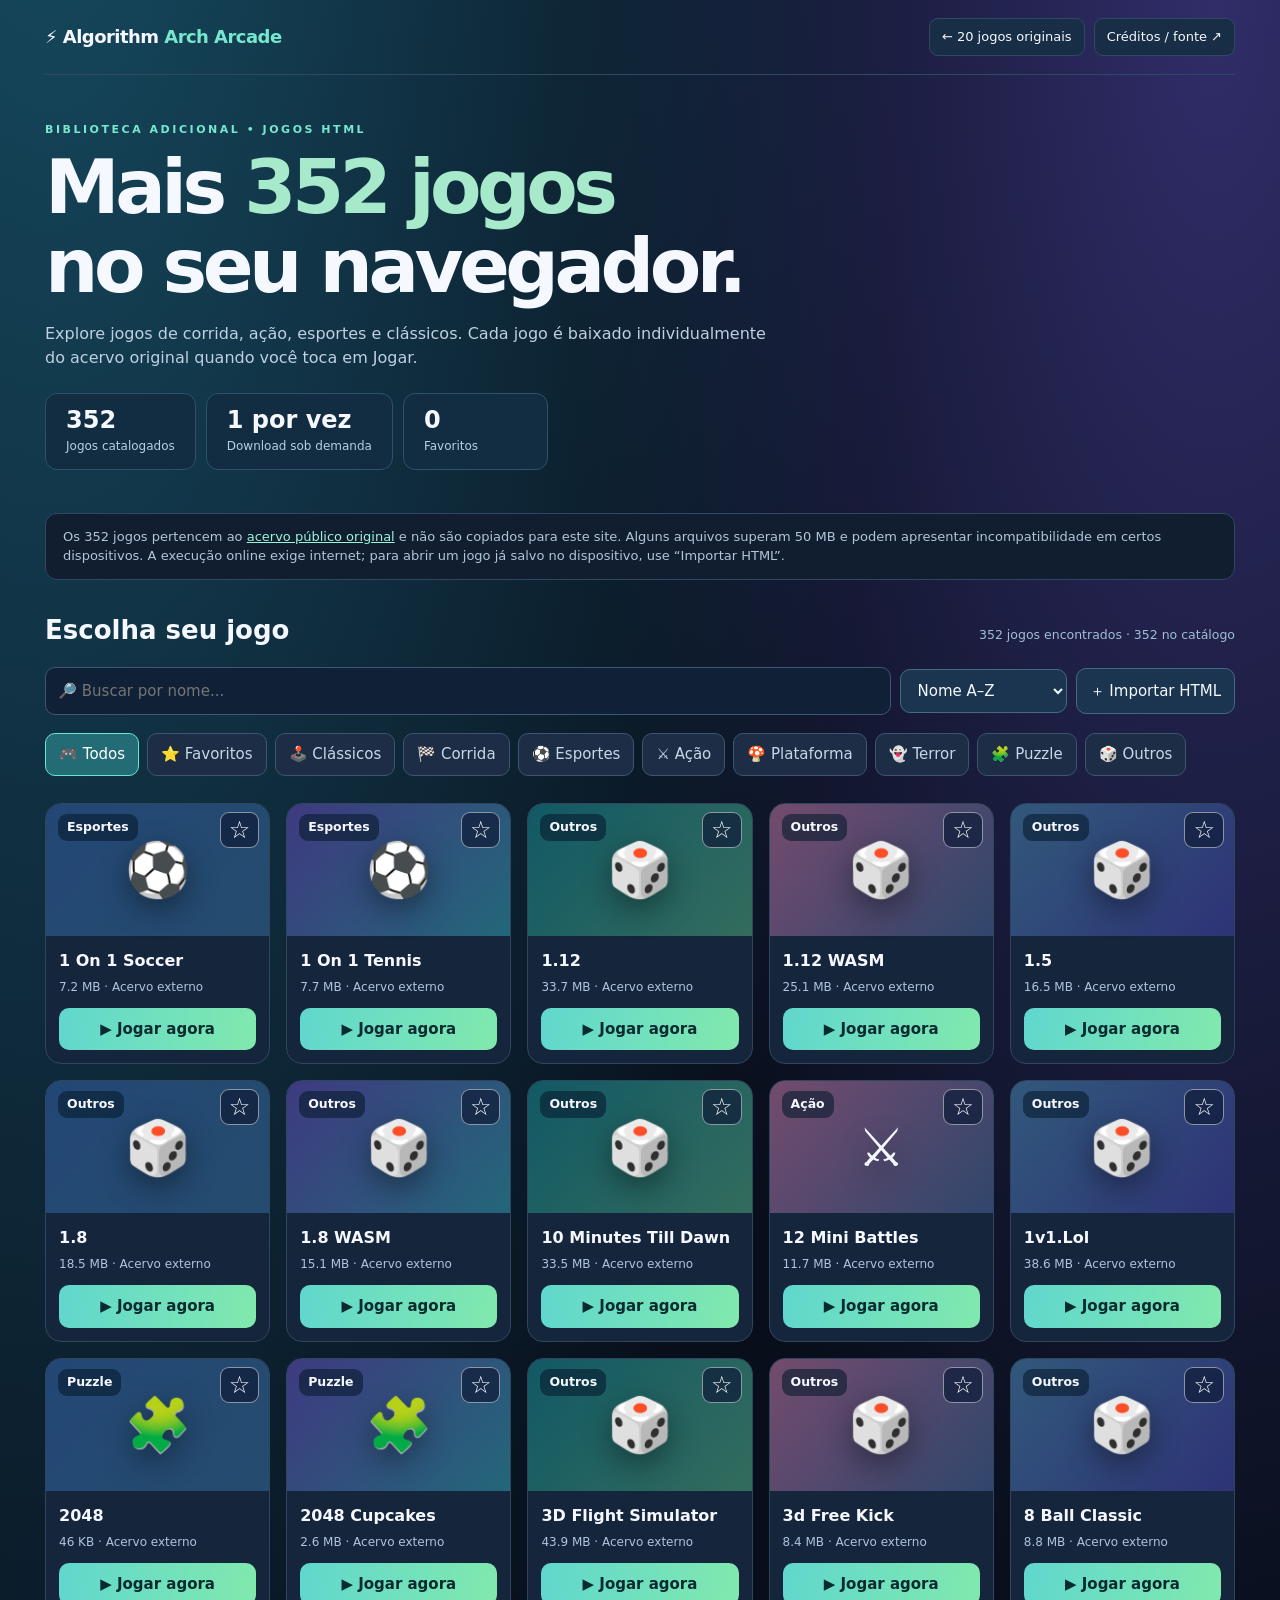
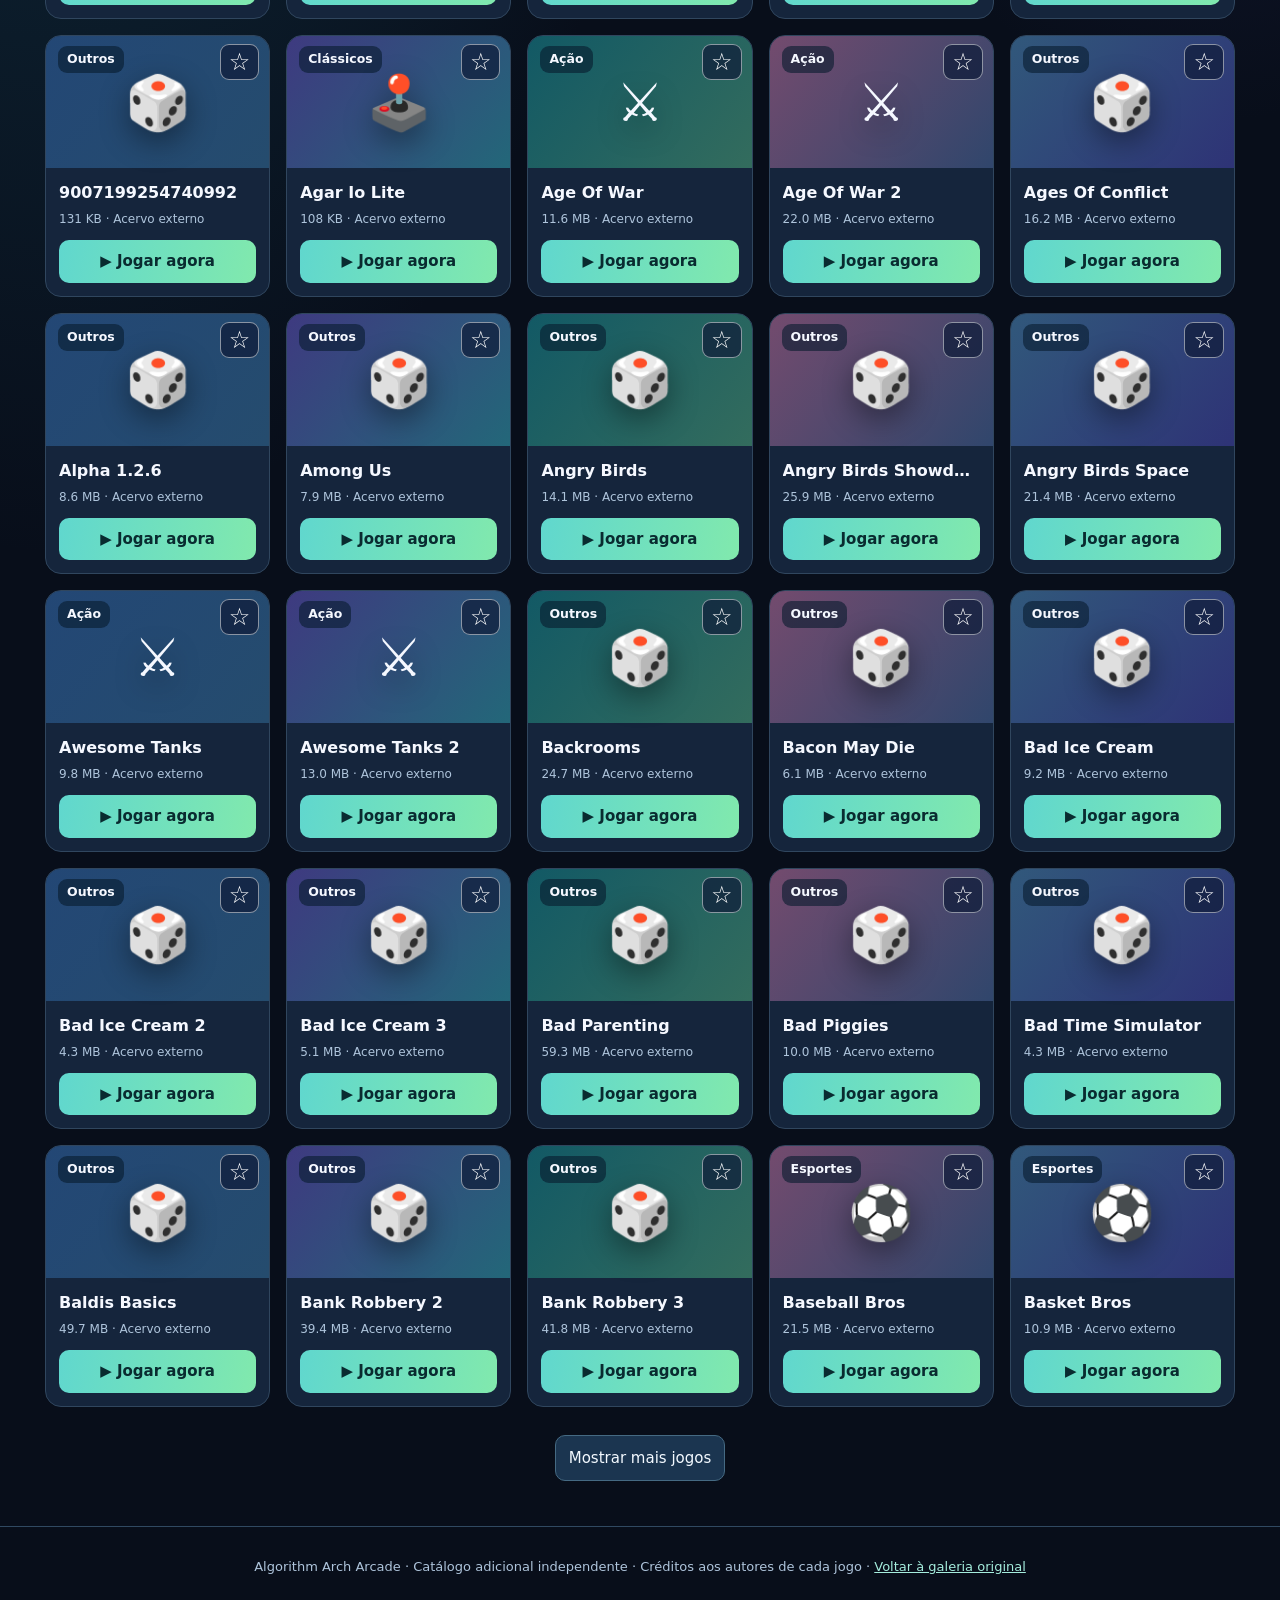
==== arcade-352/index.html @ 709f7506 "feat: integrate 352 HTML games library in Algorithm Arch Arcade" ====
<!doctype html>
<html lang="pt-BR">
<head>
<meta charset="utf-8">
<meta name="viewport" content="width=device-width, initial-scale=1, viewport-fit=cover">
<meta name="theme-color" content="#080e1a">
<meta name="description" content="352 jogos HTML no Algorithm Arch Arcade. Catálogo pesquisável com categorias, favoritos e player individual.">
<title>ARCADE Δ | 352 jogos extras — Algorithm Arch</title>
<style>
:root{color-scheme:dark;--bg:#080e1a;--box:#14243b;--line:#304961;--cyan:#78e7cf;--muted:#aec4db}
*{box-sizing:border-box}body{margin:0;color:#f5f8ff;background:radial-gradient(ellipse at 4% -12%,#174e64,transparent 50%),radial-gradient(ellipse at 95% 0,#302d69,transparent 38%),var(--bg);font:15px/1.5 system-ui,Segoe UI,Arial,sans-serif;min-height:100vh}a{color:inherit;text-decoration:none}a:hover{text-decoration:underline}button,input,select{font:inherit}button{cursor:pointer}button:focus-visible,a:focus-visible,input:focus-visible,select:focus-visible{outline:2px solid var(--cyan);outline-offset:2px}.wrap{max-width:1230px;padding:0 20px;margin:auto}
header{display:flex;gap:15px;align-items:center;justify-content:space-between;padding:18px 0;border-bottom:1px solid var(--line);flex-wrap:wrap}.brand{font-weight:900;font-size:18px;letter-spacing:-.03em}.brand span{color:var(--cyan)}nav{display:flex;gap:9px;flex-wrap:wrap}nav a{border:1px solid var(--line);background:#182e46;border-radius:9px;padding:8px 12px;font-size:13px}
.hero{padding:47px 0 25px}.eyebrow{font-size:11px;font-weight:800;letter-spacing:.23em;color:var(--cyan)}h1{font-size:clamp(38px,7vw,75px);line-height:1.05;letter-spacing:-.06em;margin:10px 0}h1 em{color:#a7eacb;font-style:normal}.hero p{font-size:16px;color:#bed0e1;max-width:740px}.metrics{display:flex;flex-wrap:wrap;gap:10px;margin:23px 0 10px}.metric{background:#122d42;border:1px solid #31506b;border-radius:12px;padding:12px 20px;min-width:145px}.metric b{display:block;font-size:24px;line-height:1.2}.metric small{font-size:12px;color:#b8cee2}
.info{background:#101e30;color:#b2c5da;border:1px solid #324761;border-radius:12px;padding:13px 17px;margin:8px 0 31px;font-size:13px}.info a{color:#9df5d9;text-decoration:underline}.heading{display:flex;align-items:baseline;justify-content:space-between;gap:10px;margin-bottom:17px}.heading h2{font-size:26px;margin:0}.heading small{color:#a2bdd4}
.controls{display:flex;flex-wrap:wrap;align-items:center;gap:9px}.controls input{flex:1;min-width:185px;background:#102036;color:#fff;border:1px solid #3b5874;padding:12px;border-radius:10px}.controls select,.control{background:#1b3550;color:#f3f9ff;border:1px solid #456a83;padding:11px 13px;border-radius:10px}.control.active,.play{background:linear-gradient(100deg,#60d7ce,#81e9ad);color:#092b30;border:0;font-weight:900}.tabs{display:flex;flex-wrap:wrap;gap:8px;margin:18px 0 27px}.tabs button{background:#1c2d45;color:#c4d9e8;border:1px solid #3c566f;padding:9px 13px;border-radius:10px}.tabs button.selected{background:#236c75;border-color:#69e6d0;color:white}
.grid{display:grid;grid-template-columns:repeat(auto-fill,minmax(225px,1fr));gap:16px}.card{background:#15253c;border:1px solid #30465e;border-radius:16px;overflow:hidden;transition:transform .15s}.card:hover{transform:translateY(-3px);border-color:#78b9c1}.cover{display:grid;place-items:center;position:relative;height:132px}.cover span{font-size:53px;filter:drop-shadow(0 10px 15px #0006)}.cover small{position:absolute;left:12px;top:10px;background:#071b2e99;padding:4px 9px;border-radius:9px;font-weight:800}.star{position:absolute;right:10px;top:8px;border:1px solid #ffffff80;border-radius:9px;background:#101c39b9;color:white;font-size:24px;line-height:1;padding:5px 8px}.star.saved{color:#ffe18e}.body{padding:13px}.body h3{font-size:16px;white-space:nowrap;overflow:hidden;text-overflow:ellipsis;margin:0 0 5px}.body p{font-size:12px;color:var(--muted);margin:0 0 12px}.play{width:100%;padding:10px 12px;border-radius:10px}
#more{display:block;margin:28px auto 0}footer{border-top:1px solid var(--line);padding:30px 15px;margin-top:45px;text-align:center;font-size:13px;color:var(--muted)}footer a{text-decoration:underline;color:#a5eddd}
.player{position:fixed;inset:0;z-index:2000;display:none;flex-direction:column;background:#050c19}.player.open{display:flex}.bar{display:flex;align-items:center;justify-content:space-between;gap:8px;flex-wrap:wrap;padding:10px 15px;background:#14253c;border-bottom:1px solid var(--line)}.bar strong{flex:1;overflow:hidden;text-overflow:ellipsis;white-space:nowrap}.buttons{display:flex;flex-wrap:wrap;gap:7px}.buttons a,.buttons button{border:1px solid #47738a;background:#203955;color:white;border-radius:9px;padding:8px 11px;font-size:13px;font-weight:700}.buttons .exit{background:#296d72}.stage{position:relative;flex:1;min-height:0}.stage iframe{display:none;width:100%;height:100%;border:0;background:white}.stage iframe.ready{display:block}.loader{position:absolute;inset:0;display:flex;flex-direction:column;align-items:center;justify-content:center;text-align:center;padding:18px;gap:12px;background:#0a162a}.loader.off{display:none}.loader p{color:#b9cede;max-width:520px}.spin{width:45px;height:45px;border:4px solid #3a5673;border-top-color:#78efd4;border-radius:50%;animation:spin 1s linear infinite}@keyframes spin{to{transform:rotate(360deg)}}.progress{width:min(340px,78vw);height:8px;background:#203850;border-radius:10px;overflow:hidden}.progress i{display:block;background:#79e4cd;height:100%;width:0;transition:width .12s}.hidden{display:none!important}
@media(max-width:640px){.wrap{padding:0 13px}.hero{padding-top:31px}.hero p{font-size:14px}.brand{font-size:15px}.metrics .metric{min-width:100px;flex:1}.heading h2{font-size:21px}.grid{grid-template-columns:repeat(2,minmax(0,1fr));gap:9px}.cover{height:110px}.cover span{font-size:43px}.body{padding:10px}.body h3{font-size:14px}.bar strong{flex-basis:100%}.buttons a,.buttons button{font-size:12px}}
</style>
</head>
<body>
<div class="wrap">
<header><a class="brand" href="../">⚡ Algorithm <span>Arch Arcade</span></a><nav><a href="../">← 20 jogos originais</a><a href="https://github.com/CoolDude2349/Offline-HTML-Games-Pack" target="_blank" rel="noopener noreferrer">Créditos / fonte ↗</a></nav></header>
<section class="hero"><div class="eyebrow">BIBLIOTECA ADICIONAL • JOGOS HTML</div><h1>Mais <em>352 jogos</em><br>no seu navegador.</h1><p>Explore jogos de corrida, ação, esportes e clássicos. Cada jogo é baixado individualmente do acervo original quando você toca em Jogar.</p><div class="metrics"><div class="metric"><b id="total">352</b><small>Jogos catalogados</small></div><div class="metric"><b>1 por vez</b><small>Download sob demanda</small></div><div class="metric"><b id="favcount">0</b><small>Favoritos</small></div></div></section>
<div class="info">Os 352 jogos pertencem ao <a href="https://github.com/CoolDude2349/Offline-HTML-Games-Pack" target="_blank" rel="noopener noreferrer">acervo público original</a> e não são copiados para este site. Alguns arquivos superam 50 MB e podem apresentar incompatibilidade em certos dispositivos. A execução online exige internet; para abrir um jogo já salvo no dispositivo, use “Importar HTML”.</div>
<section id="biblioteca"><div class="heading"><h2>Escolha seu jogo</h2><small id="result">Carregando catálogo...</small></div><div class="controls"><input id="search" type="search" placeholder="🔎 Buscar por nome..." aria-label="Buscar jogos"><select id="sort" aria-label="Ordenar"><option value="alpha">Nome A–Z</option><option value="light">Menor tamanho</option><option value="heavy">Maior tamanho</option></select><button class="control" id="import">＋ Importar HTML</button></div><div class="tabs" id="tabs"></div><div id="grid" class="grid"></div><button id="more" class="control hidden">Mostrar mais jogos</button></section>
</div>
<footer>Algorithm Arch Arcade · Catálogo adicional independente · Créditos aos autores de cada jogo · <a href="../">Voltar à galeria original</a></footer>
<div id="player" class="player" role="dialog" aria-modal="true" aria-label="Jogo HTML"><div class="bar"><strong id="gameTitle">Jogo</strong><div class="buttons"><a id="source" href="https://github.com/CoolDude2349/Offline-HTML-Games-Pack" target="_blank" rel="noopener noreferrer">Fonte ↗</a><button id="download" disabled>↓ Salvar HTML</button><button id="fullscreen">⛶ Tela cheia</button><button id="exit" class="exit">✕ Fechar</button></div></div><div id="stage" class="stage"><div id="loader" class="loader"><div class="spin" id="spinner"></div><strong id="status">Preparando jogo...</strong><p id="detail">Carregando...</p><div class="progress"><i id="progress"></i></div></div><iframe id="gameFrame" title="Jogo selecionado, executado em ambiente isolado" sandbox="allow-scripts allow-pointer-lock allow-forms allow-modals allow-downloads" allow="fullscreen; autoplay; gamepad" referrerpolicy="no-referrer"></iframe></div></div>
<input type="file" id="files" accept=".html,.htm,text/html" multiple hidden>
<script>
'use strict';
const REPO='CoolDude2349/Offline-HTML-Games-Pack';
const RAW='https://raw.githubusercontent.com/'+REPO+'/master/offline/';
const SOURCE='https://github.com/'+REPO+'/blob/master/offline/';
const $=id=>document.getElementById(id);
const cats=['Todos','Favoritos','Clássicos','Corrida','Esportes','Ação','Plataforma','Terror','Puzzle','Outros'];
const emoji={'Todos':'🎮','Favoritos':'⭐','Clássicos':'🕹️','Corrida':'🏁','Esportes':'⚽','Ação':'⚔️','Plataforma':'🍄','Terror':'👻','Puzzle':'🧩','Outros':'🎲'};
const patterns={'Corrida':/race|racer|car|drive|drift|moto|bike|kart|traffic|truck|rally|parking/i,'Esportes':/soccer|football|basket|tennis|golf|pool|bowling|boxing|skate|baseball|volley/i,'Ação':/shoot|strike|doom|battle|fight|ninja|zombie|gun|tank|sword|surviv|combat|sniper|war|defense/i,'Plataforma':/mario|sonic|geometry|run|jump|parkour|platform|doodle|celeste|subway|vex/i,'Terror':/fnaf|freddy|granny|horror|scary|poppy|slender|nightmare/i,'Puzzle':/2048|puzzle|wordle|sudoku|merge|tetris|mahjong|minesweeper|chess|block|brain|solitaire|snake|tile/i,'Clássicos':/pacman|pac-man|dino|asteroids|flappy|pong|frogger|agar|retro/i};
const format=n=>n<1e6?Math.round(n/1000)+' KB':(n/1e6).toFixed(1)+' MB';
const pretty=s=>s.replace(/\.html?$/i,'').replace(/[_-]+/g,' ').replace(/\s+/g,' ').replace(/\b[a-z]/g,c=>c.toUpperCase());
const categorize=s=>Object.keys(patterns).find(k=>patterns[k].test(s))||'Outros';
const safe=s=>String(s).replace(/[&<>"']/g,c=>({'&':'&amp;','<':'&lt;','>':'&gt;','"':'&quot;',"'":'&#39;'}[c]));
const palette=[['#234775','#254c6e'],['#3e3a80','#236779'],['#125965','#336c5d'],['#734b6e','#30466c'],['#31587b','#2e3376']];
let games=[],favorites=new Set();
try{favorites=new Set(JSON.parse(localStorage.getItem('aa352_favorites')||'[]'))}catch(e){}
const view={cat:'Todos',q:'',sort:'alpha',limit:40,current:null,request:0,ctrl:null,blob:null};
function saveFavorites(){try{localStorage.setItem('aa352_favorites',JSON.stringify([...favorites]))}catch(e){}$('favcount').textContent=favorites.size}
function render(){
$('tabs').innerHTML=cats.map(c=>'<button data-cat="'+c+'" class="'+(view.cat===c?'selected':'')+'">'+emoji[c]+' '+c+'</button>').join('');
const q=view.q.trim().toLocaleLowerCase('pt-BR');
const filtered=games.filter(g=>(view.cat==='Todos'||view.cat==='Favoritos'&&favorites.has(g.name)||g.cat===view.cat)&&(!q||g.title.toLocaleLowerCase('pt-BR').includes(q)||g.name.toLowerCase().includes(q)));
filtered.sort((a,b)=>view.sort==='light'?a.size-b.size:view.sort==='heavy'?b.size-a.size:a.title.localeCompare(b.title,'pt-BR'));
$('result').textContent=filtered.length+' jogos encontrados · '+games.length+' no catálogo';
$('total').textContent=games.length;
$('grid').innerHTML=filtered.slice(0,view.limit).map((g,i)=>{
const colors=palette[i%palette.length],f=favorites.has(g.name);
return '<article class="card"><div class="cover" style="background:linear-gradient(130deg,'+colors[0]+','+colors[1]+')"><small>'+safe(g.cat)+'</small><span>'+emoji[g.cat]+'</span><button class="star '+(f?'saved':'')+'" data-favorite="'+safe(g.name)+'" aria-label="'+(f?'Remover dos favoritos':'Adicionar aos favoritos')+'">'+(f?'★':'☆')+'</button></div><div class="body"><h3 title="'+safe(g.title)+'">'+safe(g.title)+'</h3><p>'+format(g.size)+' · '+(g.file?'Arquivo local':'Acervo externo')+'</p><button class="play" data-play="'+safe(g.name)+'">▶ Jogar agora</button></div></article>'}).join('');
$('more').classList.toggle('hidden',filtered.length<=view.limit);saveFavorites();
}
function updateStatus(title,detail,done){$('status').textContent=title;$('detail').textContent=detail;$('spinner').classList.toggle('hidden',!!done)}
function stop(){view.request++;view.ctrl?.abort();view.ctrl=null;$('gameFrame').src='about:blank';$('gameFrame').classList.remove('ready');$('loader').classList.remove('off');if(view.blob){URL.revokeObjectURL(view.blob);view.blob=null}$('download').disabled=true;view.current=null}
function close(){stop();$('player').classList.remove('open');document.body.style.overflow=''}
async function play(g){
stop();const id=view.request;view.current=g;
$('gameTitle').textContent=g.title;$('player').classList.add('open');document.body.style.overflow='hidden';$('progress').style.width='0';$('source').href=g.file?'https://github.com/'+REPO:SOURCE+encodeURIComponent(g.name);
updateStatus('Preparando '+g.title,'Tamanho: '+format(g.size)+' • o download ocorre uma vez por abertura.');
if(!g.file&&g.size>35e6&&/Android|iPhone|iPad/i.test(navigator.userAgent)&&!confirm('Jogo de '+format(g.size)+'; ele pode exigir muita memória. Continuar?')){close();return}
view.ctrl=new AbortController();
try{
let blob;if(g.file){blob=g.file.slice(0,g.size,'text/html')}else{
const resp=await fetch(RAW+encodeURIComponent(g.name),{signal:view.ctrl.signal});
if(!resp.ok)throw new Error('Servidor original: HTTP '+resp.status);
if(!resp.body){blob=new Blob([await resp.arrayBuffer()],{type:'text/html'})}
else{
const parts=[],reader=resp.body.getReader();let loaded=0,total=Number(resp.headers.get('content-length'))||g.size;
while(true){const v=await reader.read();if(v.done)break;if(view.request!==id){reader.cancel().catch(()=>{});return}parts.push(v.value);loaded+=v.value.length;$('progress').style.width=Math.min(99,Math.round(loaded/total*100))+'%';updateStatus('Baixando '+g.title,format(loaded)+' de '+format(total))}
blob=new Blob(parts,{type:'text/html'})
}}
if(view.request!==id)return;
view.blob=URL.createObjectURL(blob);$('progress').style.width='100%';updateStatus('Iniciando jogo','Se o jogo não aparecer, use Fonte para consultar o arquivo original.');
$('gameFrame').onload=()=>{if(view.request===id){$('gameFrame').classList.add('ready');$('loader').classList.add('off')}};
$('gameFrame').src=view.blob;$('download').disabled=false;
}catch(err){if(view.request!==id)return;updateStatus('Falha ao iniciar o jogo',String(err.message||err)+'. Tente importar o HTML baixado do repositório.',true)}
}
$('grid').onclick=e=>{const f=e.target.closest('[data-favorite]');if(f){favorites.has(f.dataset.favorite)?favorites.delete(f.dataset.favorite):favorites.add(f.dataset.favorite);render();return}const b=e.target.closest('[data-play]');if(b){const g=games.find(x=>x.name===b.dataset.play);if(g)play(g)}};
$('tabs').onclick=e=>{const b=e.target.closest('[data-cat]');if(!b)return;view.cat=b.dataset.cat;view.limit=40;render()};
$('search').oninput=e=>{view.q=e.target.value;view.limit=40;render()};
$('sort').onchange=e=>{view.sort=e.target.value;render()};
$('more').onclick=()=>{view.limit+=40;render()};
$('exit').onclick=close;document.addEventListener('keydown',e=>{if(e.key==='Escape'&&$('player').classList.contains('open'))close()});
$('fullscreen').onclick=()=>{if(document.fullscreenElement)document.exitFullscreen().catch(()=>{});else $('stage').requestFullscreen?.().catch(()=>{})};
$('download').onclick=()=>{if(!view.blob||!view.current)return;const a=document.createElement('a');a.href=view.blob;a.download=view.current.name;document.body.append(a);a.click();a.remove()};
$('import').onclick=()=>$('files').click();
$('files').onchange=e=>{for(const file of e.target.files){if(!/\.html?$/i.test(file.name))continue;const g={name:file.name,title:pretty(file.name),size:file.size,cat:categorize(file.name),file};const i=games.findIndex(x=>x.name===file.name);if(i<0)games.push(g);else games[i]=g}e.target.value='';view.cat='Todos';view.q='';$('search').value='';view.limit=40;render()};
fetch('./catalog.json').then(r=>{if(!r.ok)throw Error('HTTP '+r.status);return r.json()}).then(items=>{if(!Array.isArray(items)||!items.length)throw Error('catálogo vazio');games=items.filter(x=>/\.html?$/i.test(x.n)).map(x=>({name:x.n,title:pretty(x.n),size:x.s,cat:categorize(x.n),file:null}));render()}).catch(err=>{$('result').textContent='Catálogo temporariamente indisponível: '+err.message});
</script></body></html>
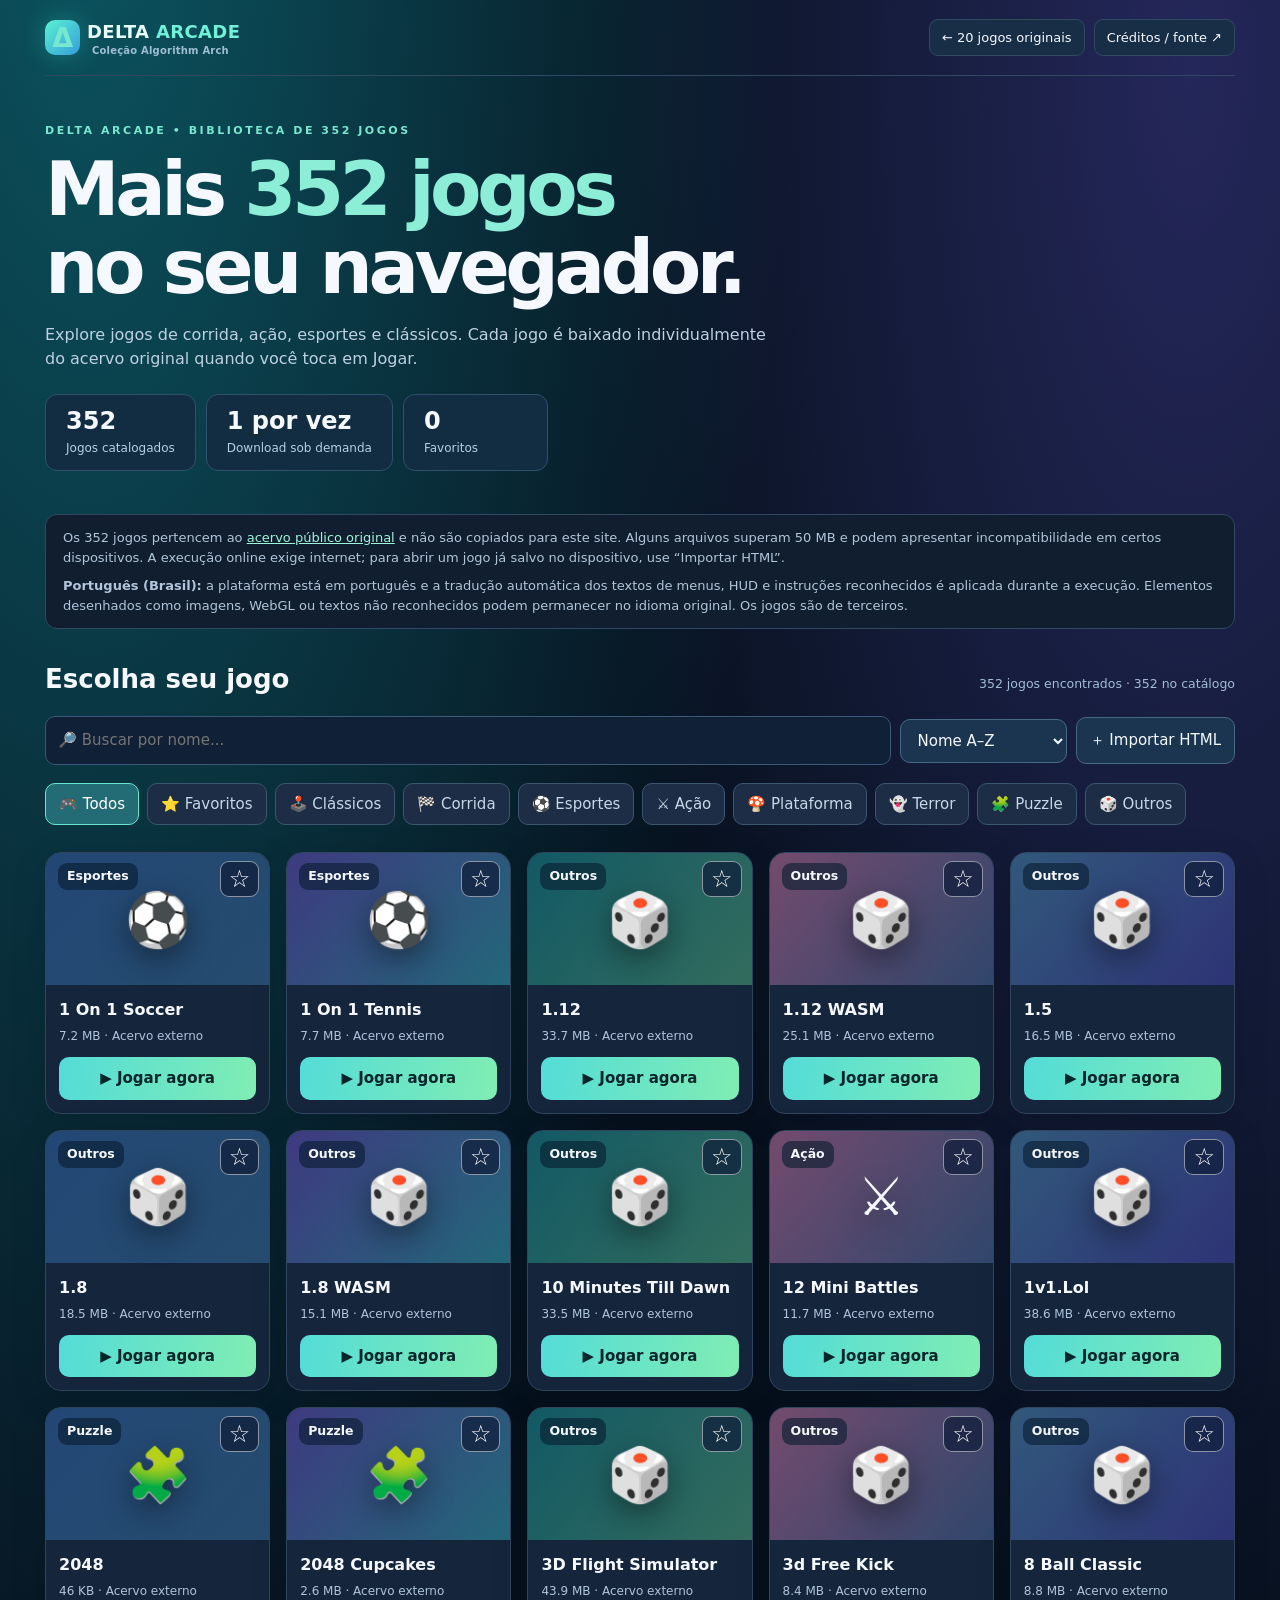
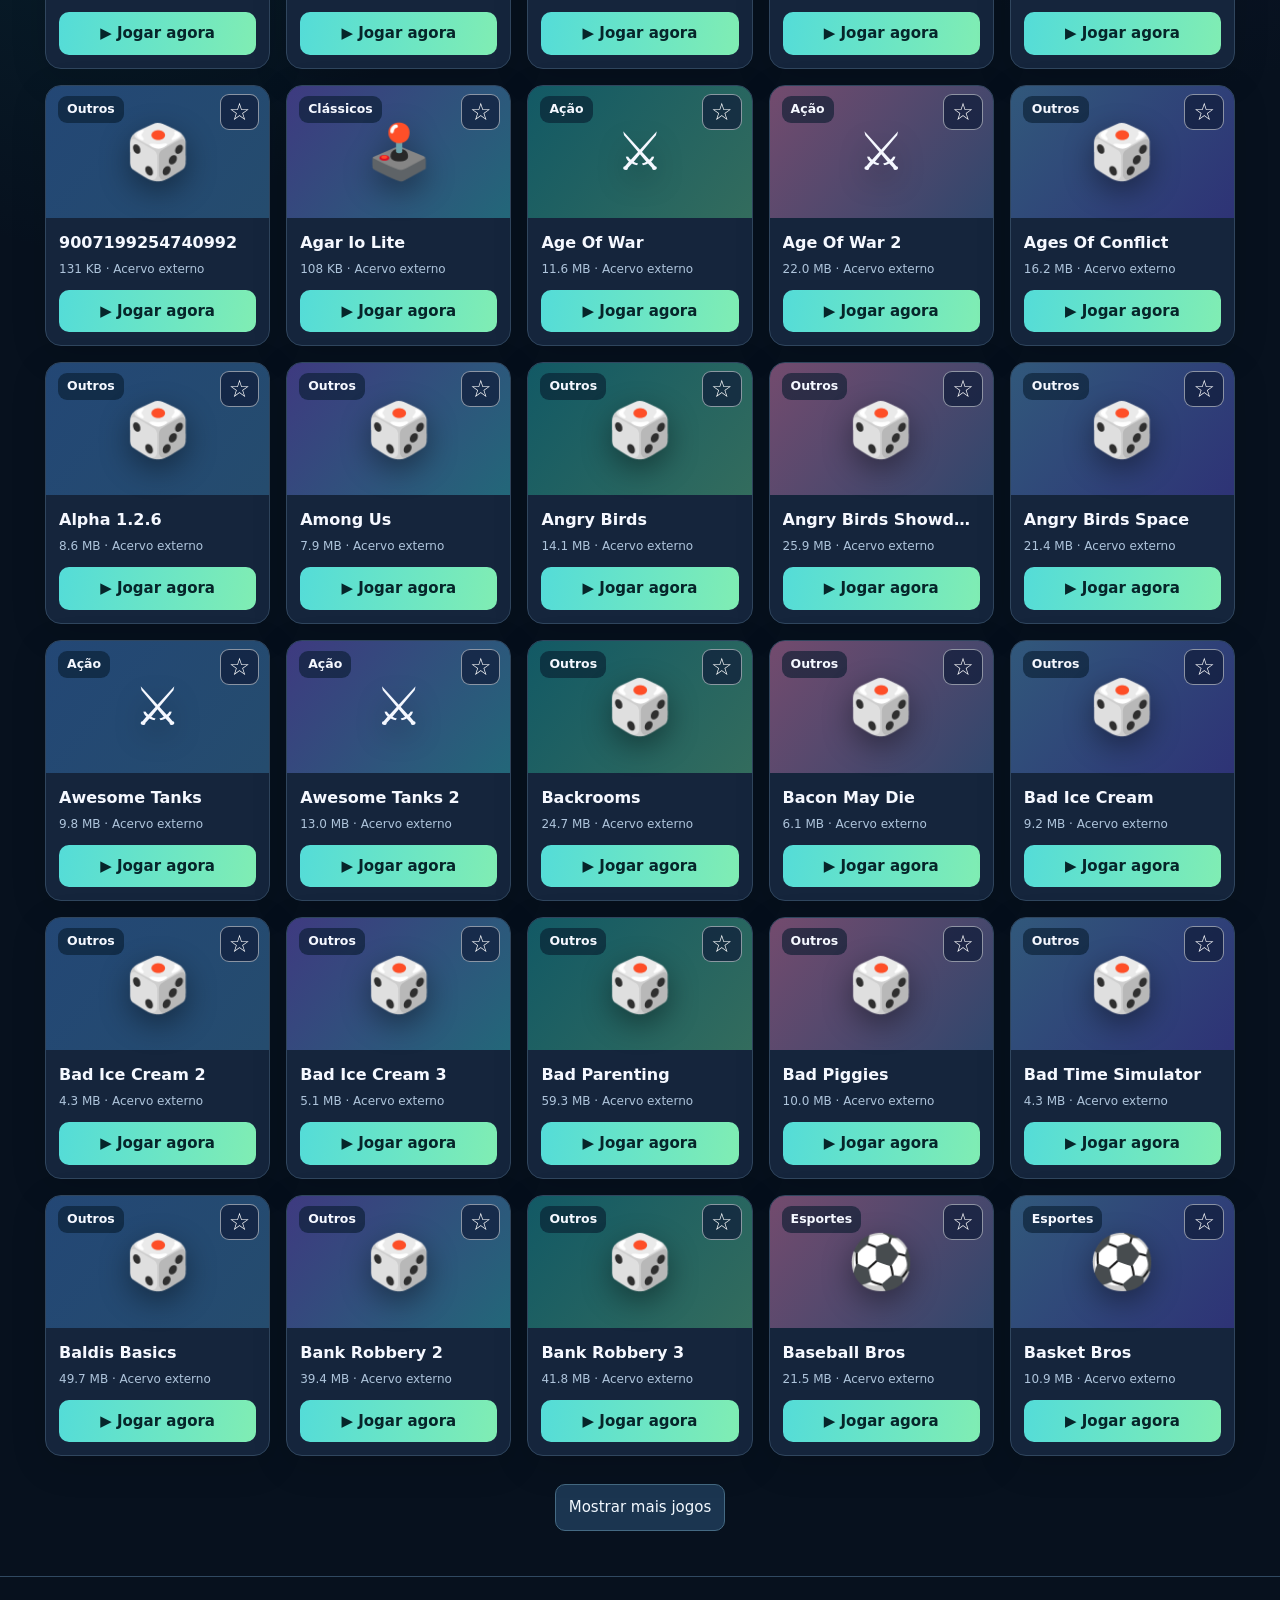
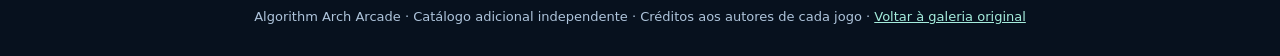
==== commit cb9afba1: "feat: DELTA ARCADE branding and assisted pt-BR game localization" ====
--- a/arcade-352/index.html
+++ b/arcade-352/index.html
@@ -18,7 +18,7 @@
 .player{position:fixed;inset:0;z-index:2000;display:none;flex-direction:column;background:#050c19}.player.open{display:flex}.bar{display:flex;align-items:center;justify-content:space-between;gap:8px;flex-wrap:wrap;padding:10px 15px;background:#14253c;border-bottom:1px solid var(--line)}.bar strong{flex:1;overflow:hidden;text-overflow:ellipsis;white-space:nowrap}.buttons{display:flex;flex-wrap:wrap;gap:7px}.buttons a,.buttons button{border:1px solid #47738a;background:#203955;color:white;border-radius:9px;padding:8px 11px;font-size:13px;font-weight:700}.buttons .exit{background:#296d72}.stage{position:relative;flex:1;min-height:0}.stage iframe{display:none;width:100%;height:100%;border:0;background:white}.stage iframe.ready{display:block}.loader{position:absolute;inset:0;display:flex;flex-direction:column;align-items:center;justify-content:center;text-align:center;padding:18px;gap:12px;background:#0a162a}.loader.off{display:none}.loader p{color:#b9cede;max-width:520px}.spin{width:45px;height:45px;border:4px solid #3a5673;border-top-color:#78efd4;border-radius:50%;animation:spin 1s linear infinite}@keyframes spin{to{transform:rotate(360deg)}}.progress{width:min(340px,78vw);height:8px;background:#203850;border-radius:10px;overflow:hidden}.progress i{display:block;background:#79e4cd;height:100%;width:0;transition:width .12s}.hidden{display:none!important}
 @media(max-width:640px){.wrap{padding:0 13px}.hero{padding-top:31px}.hero p{font-size:14px}.brand{font-size:15px}.metrics .metric{min-width:100px;flex:1}.heading h2{font-size:21px}.grid{grid-template-columns:repeat(2,minmax(0,1fr));gap:9px}.cover{height:110px}.cover span{font-size:43px}.body{padding:10px}.body h3{font-size:14px}.bar strong{flex-basis:100%}.buttons a,.buttons button{font-size:12px}}
 </style>
-</head>
+<link rel="stylesheet" href="../delta-brand.css"><link rel="icon" href="../delta-favicon.svg" type="image/svg+xml"></head>
 <body>
 <div class="wrap">
 <header><a class="brand" href="../">⚡ Algorithm <span>Arch Arcade</span></a><nav><a href="../">← 20 jogos originais</a><a href="https://github.com/CoolDude2349/Offline-HTML-Games-Pack" target="_blank" rel="noopener noreferrer">Créditos / fonte ↗</a></nav></header>
@@ -27,7 +27,7 @@
 <section id="biblioteca"><div class="heading"><h2>Escolha seu jogo</h2><small id="result">Carregando catálogo...</small></div><div class="controls"><input id="search" type="search" placeholder="🔎 Buscar por nome..." aria-label="Buscar jogos"><select id="sort" aria-label="Ordenar"><option value="alpha">Nome A–Z</option><option value="light">Menor tamanho</option><option value="heavy">Maior tamanho</option></select><button class="control" id="import">＋ Importar HTML</button></div><div class="tabs" id="tabs"></div><div id="grid" class="grid"></div><button id="more" class="control hidden">Mostrar mais jogos</button></section>
 </div>
 <footer>Algorithm Arch Arcade · Catálogo adicional independente · Créditos aos autores de cada jogo · <a href="../">Voltar à galeria original</a></footer>
-<div id="player" class="player" role="dialog" aria-modal="true" aria-label="Jogo HTML"><div class="bar"><strong id="gameTitle">Jogo</strong><div class="buttons"><a id="source" href="https://github.com/CoolDude2349/Offline-HTML-Games-Pack" target="_blank" rel="noopener noreferrer">Fonte ↗</a><button id="download" disabled>↓ Salvar HTML</button><button id="fullscreen">⛶ Tela cheia</button><button id="exit" class="exit">✕ Fechar</button></div></div><div id="stage" class="stage"><div id="loader" class="loader"><div class="spin" id="spinner"></div><strong id="status">Preparando jogo...</strong><p id="detail">Carregando...</p><div class="progress"><i id="progress"></i></div></div><iframe id="gameFrame" title="Jogo selecionado, executado em ambiente isolado" sandbox="allow-scripts allow-pointer-lock allow-forms allow-modals allow-downloads" allow="fullscreen; autoplay; gamepad" referrerpolicy="no-referrer"></iframe></div></div>
+<div id="player" class="player" role="dialog" aria-modal="true" aria-label="Jogo HTML"><div class="bar"><strong id="gameTitle">Jogo</strong><div class="buttons"><a id="source" href="https://github.com/CoolDude2349/Offline-HTML-Games-Pack" target="_blank" rel="noopener noreferrer">Fonte ↗</a><button id="download" disabled>↓ Salvar HTML</button><button id="language" title="Tradução assistida de menus e textos; reinicia o jogo">🌐 PT-BR ligado</button><button id="fullscreen">⛶ Tela cheia</button><button id="exit" class="exit">✕ Fechar</button></div></div><div id="stage" class="stage"><div id="loader" class="loader"><div class="spin" id="spinner"></div><strong id="status">Preparando jogo...</strong><p id="detail">Carregando...</p><div class="progress"><i id="progress"></i></div></div><iframe id="gameFrame" title="Jogo selecionado, executado em ambiente isolado" sandbox="allow-scripts allow-pointer-lock allow-forms allow-modals allow-downloads" allow="fullscreen; autoplay; gamepad" referrerpolicy="no-referrer"></iframe></div></div>
 <input type="file" id="files" accept=".html,.htm,text/html" multiple hidden>
 <script>
 'use strict';
@@ -45,7 +45,7 @@
 const palette=[['#234775','#254c6e'],['#3e3a80','#236779'],['#125965','#336c5d'],['#734b6e','#30466c'],['#31587b','#2e3376']];
 let games=[],favorites=new Set();
 try{favorites=new Set(JSON.parse(localStorage.getItem('aa352_favorites')||'[]'))}catch(e){}
-const view={cat:'Todos',q:'',sort:'alpha',limit:40,current:null,request:0,ctrl:null,blob:null};
+const view={cat:'Todos',q:'',sort:'alpha',limit:40,current:null,request:0,ctrl:null,blob:null,translate:true};
 function saveFavorites(){try{localStorage.setItem('aa352_favorites',JSON.stringify([...favorites]))}catch(e){}$('favcount').textContent=favorites.size}
 function render(){
 $('tabs').innerHTML=cats.map(c=>'<button data-cat="'+c+'" class="'+(view.cat===c?'selected':'')+'">'+emoji[c]+' '+c+'</button>').join('');
@@ -60,6 +60,20 @@
 $('more').classList.toggle('hidden',filtered.length<=view.limit);saveFavorites();
 }
 function updateStatus(title,detail,done){$('status').textContent=title;$('detail').textContent=detail;$('spinner').classList.toggle('hidden',!!done)}
+
+async function localizeBlob(original){
+var preface=await original.slice(0,16384).text();
+var match=/<head(?:\s[^>]*)?>/i.exec(preface);
+var position=match?match.index+match[0].length:0;
+var insertHead=false;
+if(!match){match=/<html(?:\s[^>]*)?>/i.exec(preface);if(match){position=match.index+match[0].length;insertHead=true;}}
+var offset=new TextEncoder().encode(preface.substring(0,position)).length;
+var src=new URL('../delta-l10n.js',location.href).href;
+var tag='<scr'+'ipt src="'+src+'"></scr'+'ipt>';
+if(insertHead)tag='<head>'+tag+'</head>';
+return new Blob([original.slice(0,offset),tag,original.slice(offset)],{type:'text/html'});
+}
+
 function stop(){view.request++;view.ctrl?.abort();view.ctrl=null;$('gameFrame').src='about:blank';$('gameFrame').classList.remove('ready');$('loader').classList.remove('off');if(view.blob){URL.revokeObjectURL(view.blob);view.blob=null}$('download').disabled=true;view.current=null}
 function close(){stop();$('player').classList.remove('open');document.body.style.overflow=''}
 async function play(g){
@@ -79,6 +93,7 @@
 blob=new Blob(parts,{type:'text/html'})
 }}
 if(view.request!==id)return;
+if(view.translate){blob=await localizeBlob(blob);if(view.request!==id)return;}
 view.blob=URL.createObjectURL(blob);$('progress').style.width='100%';updateStatus('Iniciando jogo','Se o jogo não aparecer, use Fonte para consultar o arquivo original.');
 $('gameFrame').onload=()=>{if(view.request===id){$('gameFrame').classList.add('ready');$('loader').classList.add('off')}};
 $('gameFrame').src=view.blob;$('download').disabled=false;
@@ -90,9 +105,10 @@
 $('sort').onchange=e=>{view.sort=e.target.value;render()};
 $('more').onclick=()=>{view.limit+=40;render()};
 $('exit').onclick=close;document.addEventListener('keydown',e=>{if(e.key==='Escape'&&$('player').classList.contains('open'))close()});
+$('language').onclick=()=>{view.translate=!view.translate;$('language').textContent=view.translate?'🌐 PT-BR ligado':'🌐 Original';const current=view.current;if(current)play(current)};
 $('fullscreen').onclick=()=>{if(document.fullscreenElement)document.exitFullscreen().catch(()=>{});else $('stage').requestFullscreen?.().catch(()=>{})};
 $('download').onclick=()=>{if(!view.blob||!view.current)return;const a=document.createElement('a');a.href=view.blob;a.download=view.current.name;document.body.append(a);a.click();a.remove()};
 $('import').onclick=()=>$('files').click();
 $('files').onchange=e=>{for(const file of e.target.files){if(!/\.html?$/i.test(file.name))continue;const g={name:file.name,title:pretty(file.name),size:file.size,cat:categorize(file.name),file};const i=games.findIndex(x=>x.name===file.name);if(i<0)games.push(g);else games[i]=g}e.target.value='';view.cat='Todos';view.q='';$('search').value='';view.limit=40;render()};
 fetch('./catalog.json').then(r=>{if(!r.ok)throw Error('HTTP '+r.status);return r.json()}).then(items=>{if(!Array.isArray(items)||!items.length)throw Error('catálogo vazio');games=items.filter(x=>/\.html?$/i.test(x.n)).map(x=>({name:x.n,title:pretty(x.n),size:x.s,cat:categorize(x.n),file:null}));render()}).catch(err=>{$('result').textContent='Catálogo temporariamente indisponível: '+err.message});
-</script></body></html>+</script><script src="../delta-site.js" defer></script></body></html>
--- a/delta-brand.css
+++ b/delta-brand.css
@@ -0,0 +1,15 @@
+/* DELTA ARCADE — identidade visual, mantendo créditos Algorithm Arch e terceiros. */
+:root{--delta-primary:#59e2d3;--delta-secondary:#4ab9f4;--delta-night:#06101f}
+body{background:radial-gradient(ellipse at 7% -6%,#0b5661,transparent 42%),radial-gradient(ellipse at 93% 2%,#24275a,transparent 36%),#07111e!important}
+.brand{display:flex;align-items:center;gap:7px!important;color:white!important;font-weight:900!important}
+.delta-mark{display:inline-grid;place-items:center;width:35px;height:35px;border-radius:10px;background:linear-gradient(135deg,#5bf1d2,#349ddb);color:#071426;box-shadow:0 0 26px #3ee6cf4b;font-size:27px;line-height:1}
+.delta-title{color:#e8fffc!important;letter-spacing:.02em}.delta-title strong{color:#71f1d8}
+.delta-byline{display:block;color:#9fbed3;font-size:10px;font-weight:600;letter-spacing:.02em;line-height:1.2;margin-left:5px}
+nav a:hover,.links a:hover{color:#8df2e2!important;border-color:#5fcab7!important}
+.btn.main,.action.primary,.play{background:linear-gradient(99deg,#54dcd8,#80edb3)!important;color:#06252a!important}
+.hero h1 em,.hero h1 span{color:#8deed7!important}
+.card,.game{box-shadow:0 9px 36px #00000020}.card:hover,.game:hover{border-color:#71e2d1!important}
+.delta-banner{display:flex;align-items:center;gap:12px;background:linear-gradient(100deg,#102e41,#17274a);border:1px solid #477a86;border-radius:13px;padding:13px 16px;margin:10px 0 20px;color:#d4f7f3}
+.delta-banner-icon{font-size:28px;font-weight:900;color:#64e7d5}
+.delta-banner strong{display:block;font-size:14px}.delta-banner small{display:block;color:#b6cbdc;line-height:1.35}
+@media(max-width:640px){.delta-mark{width:29px;height:29px;font-size:23px}.delta-byline{font-size:9px}}
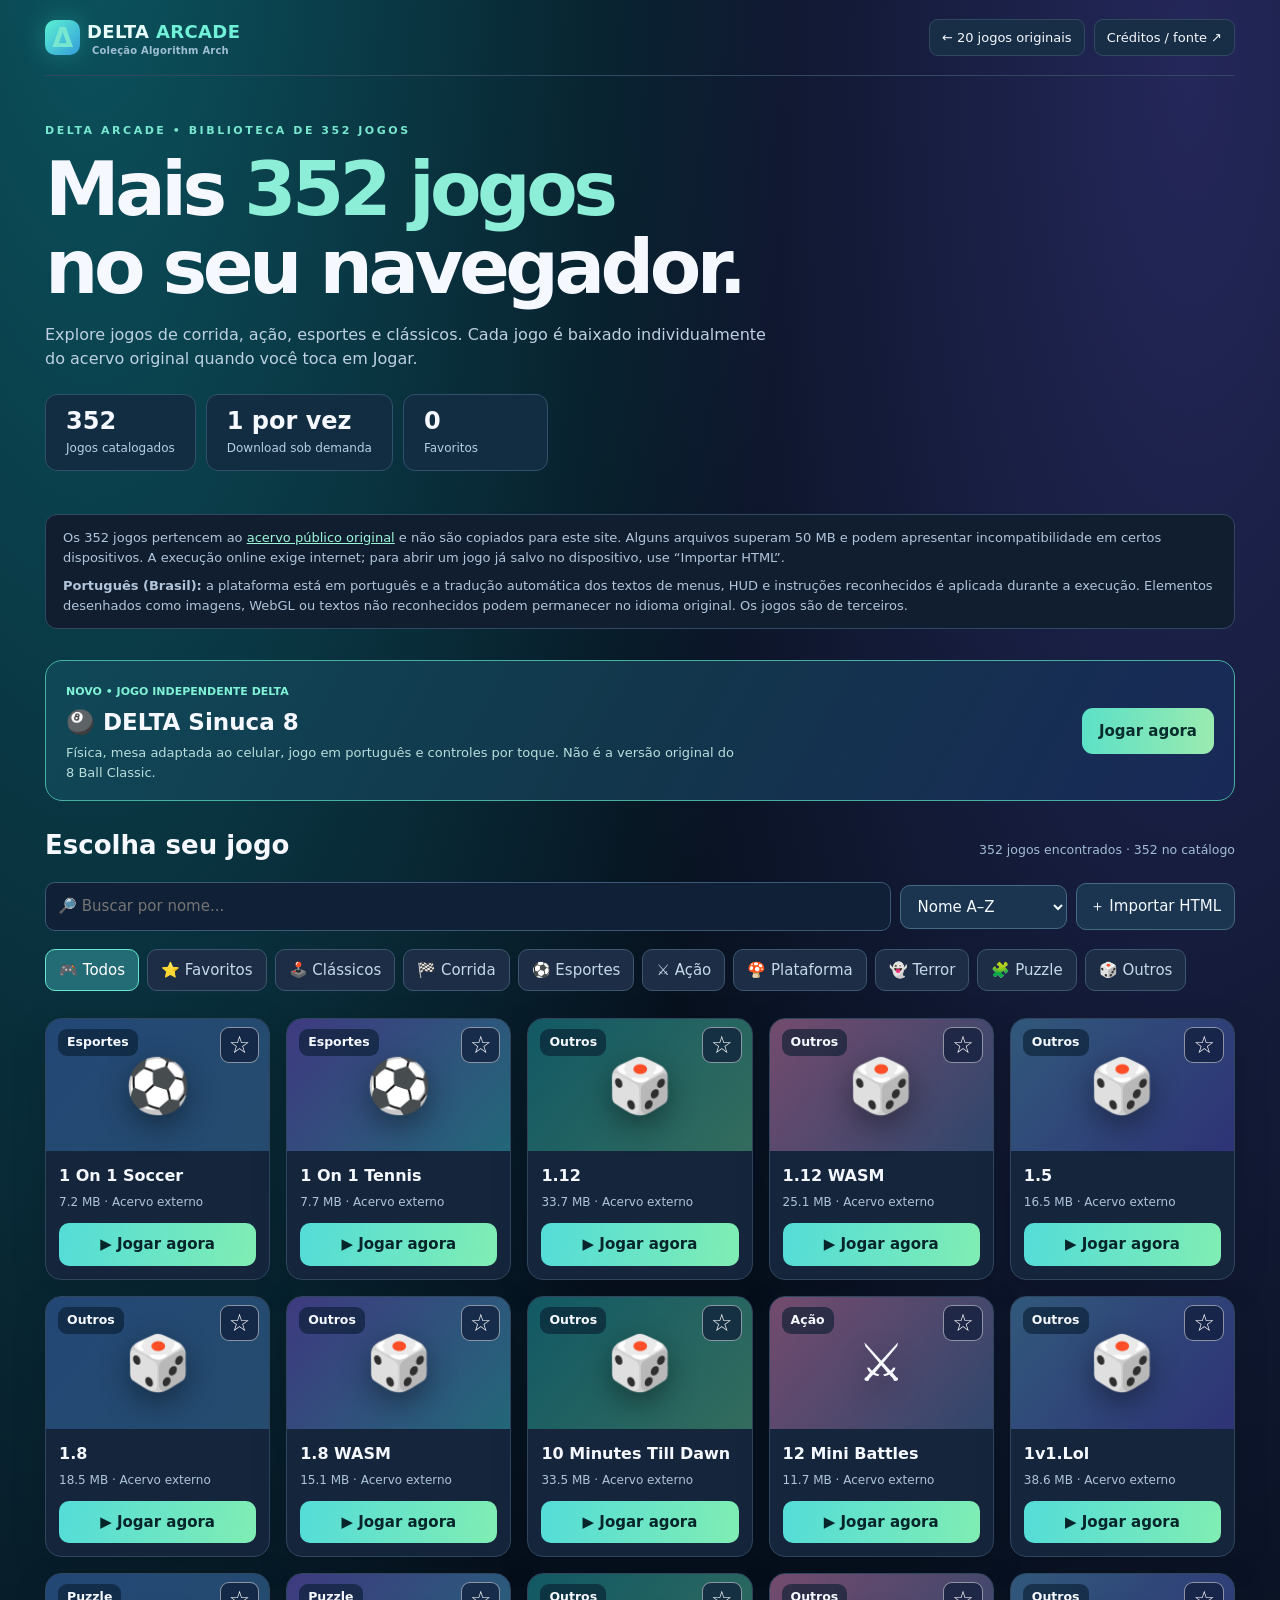
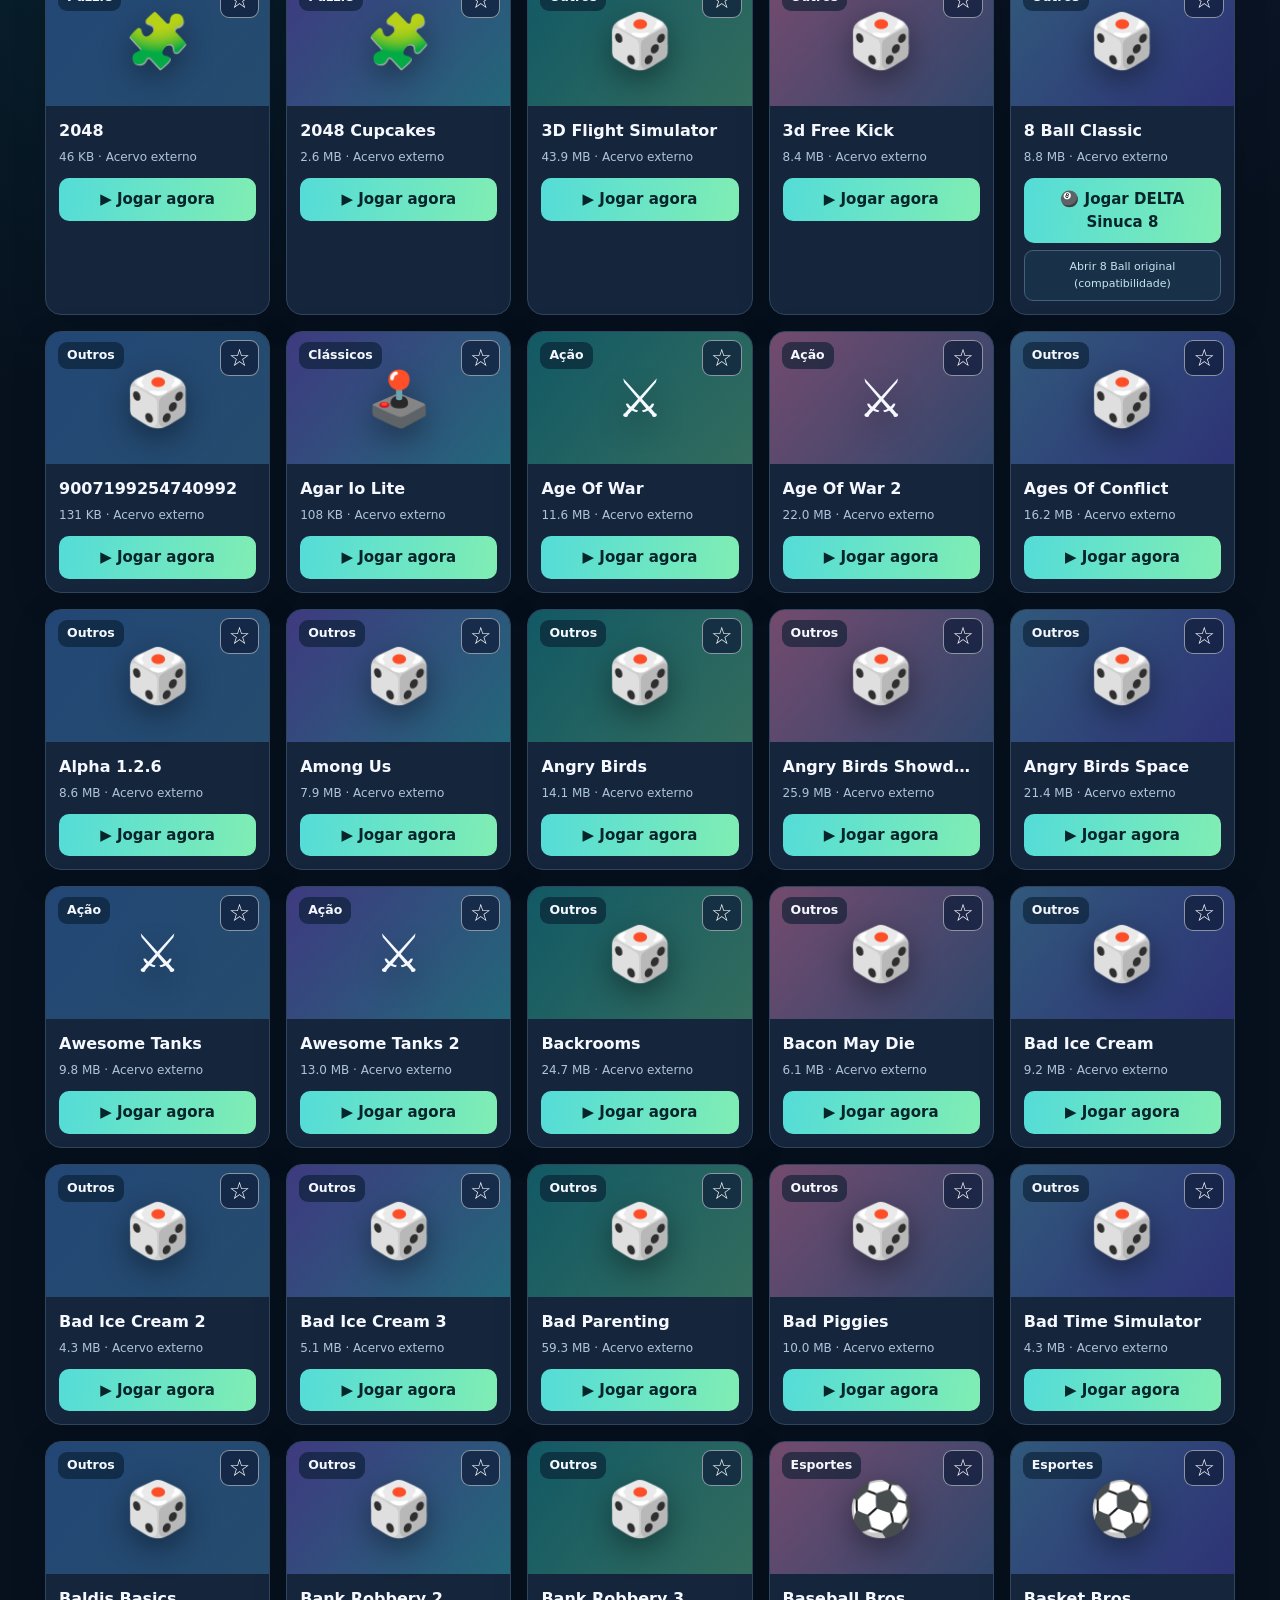
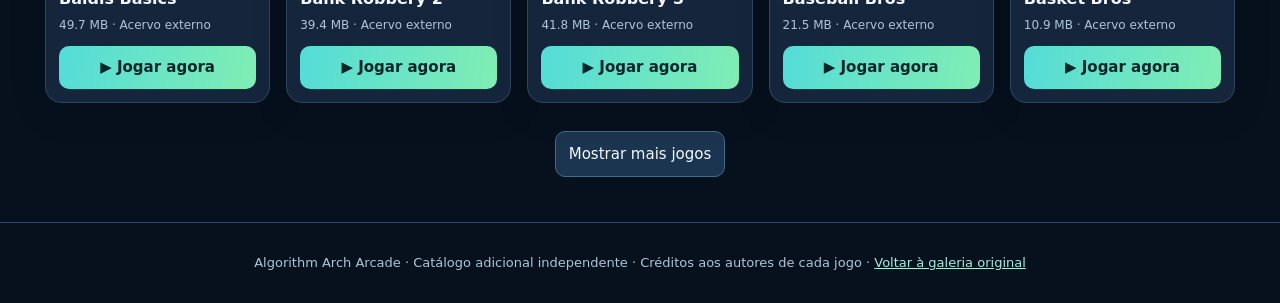
==== commit 763537a2: "feat: publish independent DELTA Sinuca 8 for desktop and mobile" ====
--- a/arcade-352/index.html
+++ b/arcade-352/index.html
@@ -17,14 +17,14 @@
 #more{display:block;margin:28px auto 0}footer{border-top:1px solid var(--line);padding:30px 15px;margin-top:45px;text-align:center;font-size:13px;color:var(--muted)}footer a{text-decoration:underline;color:#a5eddd}
 .player{position:fixed;inset:0;z-index:2000;display:none;flex-direction:column;background:#050c19}.player.open{display:flex}.bar{display:flex;align-items:center;justify-content:space-between;gap:8px;flex-wrap:wrap;padding:10px 15px;background:#14253c;border-bottom:1px solid var(--line)}.bar strong{flex:1;overflow:hidden;text-overflow:ellipsis;white-space:nowrap}.buttons{display:flex;flex-wrap:wrap;gap:7px}.buttons a,.buttons button{border:1px solid #47738a;background:#203955;color:white;border-radius:9px;padding:8px 11px;font-size:13px;font-weight:700}.buttons .exit{background:#296d72}.stage{position:relative;flex:1;min-height:0}.stage iframe{display:none;width:100%;height:100%;border:0;background:white}.stage iframe.ready{display:block}.loader{position:absolute;inset:0;display:flex;flex-direction:column;align-items:center;justify-content:center;text-align:center;padding:18px;gap:12px;background:#0a162a}.loader.off{display:none}.loader p{color:#b9cede;max-width:520px}.spin{width:45px;height:45px;border:4px solid #3a5673;border-top-color:#78efd4;border-radius:50%;animation:spin 1s linear infinite}@keyframes spin{to{transform:rotate(360deg)}}.progress{width:min(340px,78vw);height:8px;background:#203850;border-radius:10px;overflow:hidden}.progress i{display:block;background:#79e4cd;height:100%;width:0;transition:width .12s}.hidden{display:none!important}
 @media(max-width:640px){.wrap{padding:0 13px}.hero{padding-top:31px}.hero p{font-size:14px}.brand{font-size:15px}.metrics .metric{min-width:100px;flex:1}.heading h2{font-size:21px}.grid{grid-template-columns:repeat(2,minmax(0,1fr));gap:9px}.cover{height:110px}.cover span{font-size:43px}.body{padding:10px}.body h3{font-size:14px}.bar strong{flex-basis:100%}.buttons a,.buttons button{font-size:12px}}
-</style>
+.delta-game-link{display:block;text-decoration:none;text-align:center}.original-link{display:block;width:100%;font-size:11px;margin-top:7px;border:1px solid #43617c;background:#183048;color:#c5e5ed;padding:8px;border-radius:9px}.delta-feature{display:flex;align-items:center;justify-content:space-between;flex-wrap:wrap;gap:15px;padding:18px 20px;border:1px solid #47b0a1;border-radius:17px;background:linear-gradient(120deg,#104857,#12364b,#192958);margin-bottom:25px}.delta-feature h2{margin:3px 0 4px;font-size:23px}.delta-feature p{margin:0;color:#b8dedb;font-size:13px;max-width:670px}.delta-feature a{border-radius:11px;display:inline-block;background:linear-gradient(95deg,#5be0c7,#9bebaf);padding:12px 17px;color:#072d2d;font-weight:900;text-decoration:none}</style>
 <link rel="stylesheet" href="../delta-brand.css"><link rel="icon" href="../delta-favicon.svg" type="image/svg+xml"></head>
 <body>
 <div class="wrap">
 <header><a class="brand" href="../">⚡ Algorithm <span>Arch Arcade</span></a><nav><a href="../">← 20 jogos originais</a><a href="https://github.com/CoolDude2349/Offline-HTML-Games-Pack" target="_blank" rel="noopener noreferrer">Créditos / fonte ↗</a></nav></header>
 <section class="hero"><div class="eyebrow">BIBLIOTECA ADICIONAL • JOGOS HTML</div><h1>Mais <em>352 jogos</em><br>no seu navegador.</h1><p>Explore jogos de corrida, ação, esportes e clássicos. Cada jogo é baixado individualmente do acervo original quando você toca em Jogar.</p><div class="metrics"><div class="metric"><b id="total">352</b><small>Jogos catalogados</small></div><div class="metric"><b>1 por vez</b><small>Download sob demanda</small></div><div class="metric"><b id="favcount">0</b><small>Favoritos</small></div></div></section>
 <div class="info">Os 352 jogos pertencem ao <a href="https://github.com/CoolDude2349/Offline-HTML-Games-Pack" target="_blank" rel="noopener noreferrer">acervo público original</a> e não são copiados para este site. Alguns arquivos superam 50 MB e podem apresentar incompatibilidade em certos dispositivos. A execução online exige internet; para abrir um jogo já salvo no dispositivo, use “Importar HTML”.</div>
-<section id="biblioteca"><div class="heading"><h2>Escolha seu jogo</h2><small id="result">Carregando catálogo...</small></div><div class="controls"><input id="search" type="search" placeholder="🔎 Buscar por nome..." aria-label="Buscar jogos"><select id="sort" aria-label="Ordenar"><option value="alpha">Nome A–Z</option><option value="light">Menor tamanho</option><option value="heavy">Maior tamanho</option></select><button class="control" id="import">＋ Importar HTML</button></div><div class="tabs" id="tabs"></div><div id="grid" class="grid"></div><button id="more" class="control hidden">Mostrar mais jogos</button></section>
+<section class="delta-feature" aria-label="Novo jogo DELTA Sinuca 8"><div><span style="font-size:11px;color:#80f2d5;font-weight:900">NOVO • JOGO INDEPENDENTE DELTA</span><h2>🎱 DELTA Sinuca 8</h2><p>Física, mesa adaptada ao celular, jogo em português e controles por toque. Não é a versão original do 8 Ball Classic.</p></div><a href="../games/delta-sinuca-8.html">Jogar agora</a></section><section id="biblioteca"><div class="heading"><h2>Escolha seu jogo</h2><small id="result">Carregando catálogo...</small></div><div class="controls"><input id="search" type="search" placeholder="🔎 Buscar por nome..." aria-label="Buscar jogos"><select id="sort" aria-label="Ordenar"><option value="alpha">Nome A–Z</option><option value="light">Menor tamanho</option><option value="heavy">Maior tamanho</option></select><button class="control" id="import">＋ Importar HTML</button></div><div class="tabs" id="tabs"></div><div id="grid" class="grid"></div><button id="more" class="control hidden">Mostrar mais jogos</button></section>
 </div>
 <footer>Algorithm Arch Arcade · Catálogo adicional independente · Créditos aos autores de cada jogo · <a href="../">Voltar à galeria original</a></footer>
 <div id="player" class="player" role="dialog" aria-modal="true" aria-label="Jogo HTML"><div class="bar"><strong id="gameTitle">Jogo</strong><div class="buttons"><a id="source" href="https://github.com/CoolDude2349/Offline-HTML-Games-Pack" target="_blank" rel="noopener noreferrer">Fonte ↗</a><button id="download" disabled>↓ Salvar HTML</button><button id="language" title="Tradução assistida de menus e textos; reinicia o jogo">🌐 PT-BR ligado</button><button id="fullscreen">⛶ Tela cheia</button><button id="exit" class="exit">✕ Fechar</button></div></div><div id="stage" class="stage"><div id="loader" class="loader"><div class="spin" id="spinner"></div><strong id="status">Preparando jogo...</strong><p id="detail">Carregando...</p><div class="progress"><i id="progress"></i></div></div><iframe id="gameFrame" title="Jogo selecionado, executado em ambiente isolado" sandbox="allow-scripts allow-pointer-lock allow-forms allow-modals allow-downloads" allow="fullscreen; autoplay; gamepad" referrerpolicy="no-referrer"></iframe></div></div>
@@ -56,7 +56,7 @@
 $('total').textContent=games.length;
 $('grid').innerHTML=filtered.slice(0,view.limit).map((g,i)=>{
 const colors=palette[i%palette.length],f=favorites.has(g.name);
-return '<article class="card"><div class="cover" style="background:linear-gradient(130deg,'+colors[0]+','+colors[1]+')"><small>'+safe(g.cat)+'</small><span>'+emoji[g.cat]+'</span><button class="star '+(f?'saved':'')+'" data-favorite="'+safe(g.name)+'" aria-label="'+(f?'Remover dos favoritos':'Adicionar aos favoritos')+'">'+(f?'★':'☆')+'</button></div><div class="body"><h3 title="'+safe(g.title)+'">'+safe(g.title)+'</h3><p>'+format(g.size)+' · '+(g.file?'Arquivo local':'Acervo externo')+'</p><button class="play" data-play="'+safe(g.name)+'">▶ Jogar agora</button></div></article>'}).join('');
+return '<article class="card"><div class="cover" style="background:linear-gradient(130deg,'+colors[0]+','+colors[1]+')"><small>'+safe(g.cat)+'</small><span>'+emoji[g.cat]+'</span><button class="star '+(f?'saved':'')+'" data-favorite="'+safe(g.name)+'" aria-label="'+(f?'Remover dos favoritos':'Adicionar aos favoritos')+'">'+(f?'★':'☆')+'</button></div><div class="body"><h3 title="'+safe(g.title)+'">'+safe(g.title)+'</h3><p>'+format(g.size)+' · '+(g.file?'Arquivo local':'Acervo externo')+'</p>'+(g.name==='8-ball-classic.html'?'<a class="play delta-game-link" href="../games/delta-sinuca-8.html">🎱 Jogar DELTA Sinuca 8</a><button class="original-link" data-play="'+safe(g.name)+'">Abrir 8 Ball original (compatibilidade)</button>':'<button class="play" data-play="'+safe(g.name)+'">▶ Jogar agora</button>')+'</div></article>'}).join('');
 $('more').classList.toggle('hidden',filtered.length<=view.limit);saveFavorites();
 }
 function updateStatus(title,detail,done){$('status').textContent=title;$('detail').textContent=detail;$('spinner').classList.toggle('hidden',!!done)}
